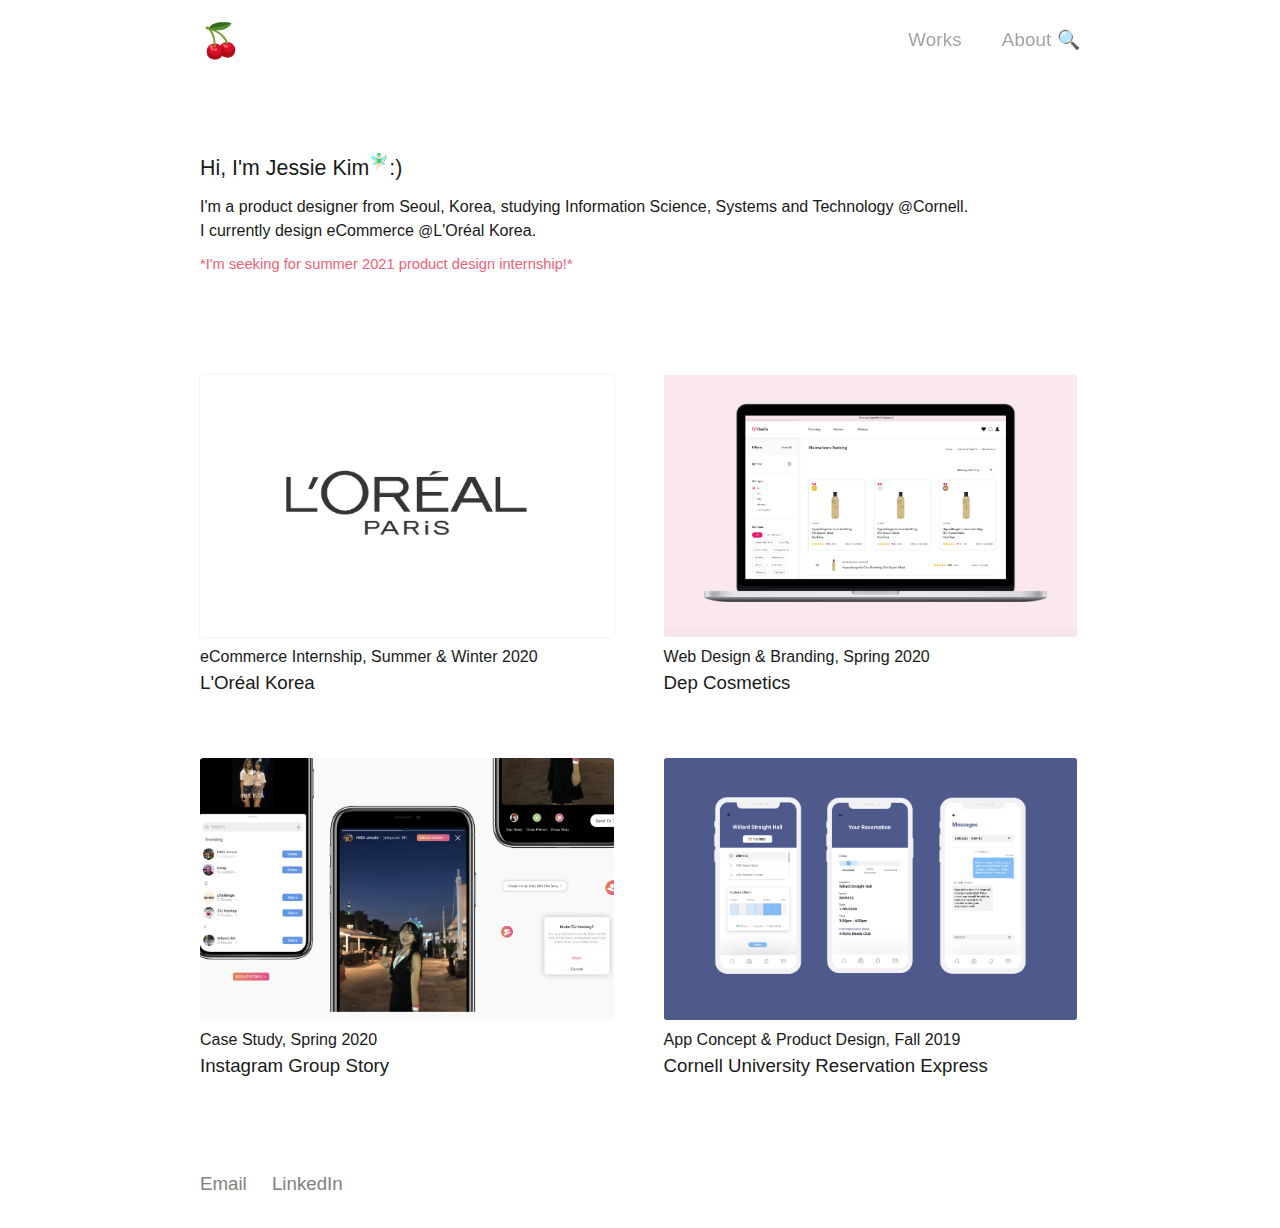
==== index.html @ 99cf6af9 "layout fixed" ====
<!DOCTYPE html>
<html lang="en">

<head>
        <meta charset="UTF-8">
        <title> Jessie JeeYoon Kim - Portfolio</title>
        <link rel="stylesheet" type="text/css" href="styles/stylec.css" media="all">
        <link rel="stylesheet" type="text/css" href="styles/style-spec.css" media="all">
        <link rel="shortcut icon" type="image/png" href="image/favicon.png">
        <!-- Global site tag (gtag.js) - Google Analytics -->
<script async src="https://www.googletagmanager.com/gtag/js?id=UA-165846783-1"></script>
<script>
  window.dataLayer = window.dataLayer || [];
  function gtag(){dataLayer.push(arguments);}
  gtag('js', new Date());

  gtag('config', 'UA-165846783-1');
</script>


</head>

<header>
    <div class="nav"> 
        <a id="jessiekim" href="index.html">🍒</a>
        <div class="nav-right">
            <a href="index.html#works" class="margin-nav">Works </a> 
            <a href="about.html" class="margin-nav" >About 🔍</a>
        </div>
</div>          
</header>

<body>


     <div class="hello">
        <p class="margin-bottom-10 font-14pt"> Hi, I'm Jessie Kim<sup class="font-12pt">🧚🏻‍♂️</sup>:) </p>
        <p class="font-12pt">I'm a product designer from Seoul, Korea, studying Information Science, Systems and Technology <span class="font-11pt">@</span><span class="font-12pt">Cornell.</span><p>
        <p class="font-12pt margin-bottom-10">I currently design eCommerce <span class="font-11pt">@</span><span class="font-12pt">L'Oréal Korea.</span></p>
<p class="font-11pt" id="point">*I'm seeking for summer 2021 </sup>product design internship!*</p>
     </div>
     


<div class="work">
    <div id="works">  
    </div>



        <div class="box"> 
        <div class="work-box first-box loreal-box"> 
           
            <div class="loreal-back"> 
                <img class="work-image cssanimation fadeInBottom" src="image/cover_loreal.png">
            </div>

            <div class="work-overlay"> 
                <div class="work-text"> 
                    <p>🔒 L'Oréal Korea</p>
                    <p>Active Cosmetic Division eCommerce Team</p>
                </div>
            </div> 
        </div>

    <div class="text-box first-box"> 
        <p class="font-12pt"> eCommerce Internship, Summer & Winter 2020 </p>
        <p class="text-company"> L'Oréal Korea </span></p>
    </div>

</div>

<div class="margin-box"></div>
        
    
        <a href="depco.html"> 
            <div class="box"> 
            <div class="work-box dep-box"> 
                
                <div class="dep-back"> 
                    <img class="work-image cssanimation fadeInBottom" src="image/cover_dep.png">
                </div>  

                <div class="work-overlay">
                    <div class="work-text"> 
                        <p class="">🇻🇳Dep Cosmetics</p>
                    </div>
                </div> 

            </div>

                <div class="text-box"> 
                    <p class="font-12pt"> Web Design & Branding, Spring 2020 </p>
                    <p class="text-company"> Dep Cosmetics</p>
                </div>
        </div>
        </a>

    <a href="https://medium.com/@jessie.kim/instagram-concept-group-story-d8c55431be84"> 
        <div class="box"> 
        
        <div class="work-box first-box insta-box"> 
        
            <div class="insta-back"> 
                 <img class="work-image cssanimation fadeInBottom" src="image/cover_insta.png">
            </div>

            <div class="work-overlay"> 
                 <div class="work-text"> 
                    <p>🤝Instagram Group Story</p>
                </div>
            </div> 

        </div>

        <div class="text-box first-box"> 
            <p class="font-12pt"> Case Study, Spring 2020 </p>
            <p class="text-company"> Instagram Group Story </p>
        </div>
    </div>
</a>
<div class="margin-box"></div>


    <a href="cure.html"> 
        <div class="box"> 
        <div class="work-box cure-box"> 
            
            <div class="cure-back"> 
                <img class="work-image cssanimation fadeInBottom" src="image/cover_cure.png">
            </div>     
            
            <div class="work-overlay">
                <div class="work-text"> 
                    <p class="white">💨 Cornell University Reservation Express</p>
                </div>
            </div> 
    </div>

    <div class="text-box"> 
        <p class="font-12pt"> App Concept & Product Design, Fall 2019 </pclass="font-12pt">
        <p class="text-company">Cornell University Reservation Express</p>
    </div>
</div>    
</a>

</div>


</div>


 
<footer class="footer">
            <a href="mailto:jk2348@cornell.edu?subject=👋🏻Hi Jessie!">Email</a> 
            <a href="https://www.linkedin.com/in/jeeyoonkim/">LinkedIn</a>
</footer>


</body>


</html>
---- styles/stylec.css ----
*{
    /*-webkit-font-smoothing: antialiased;*/

    font-family: -apple-system, BlinkMacSystemFont, 
    "Segoe UI", "Roboto", "Oxygen", 
    "Ubuntu", "Cantarell", "Fira Sans", 
    "Droid Sans", "Helvetica Neue", sans-serif;
    letter-spacing: 0.001em;
    line-height: 1.5;
    color: #191919;
}  


a{
    text-decoration: none;
}
html {
    scroll-behavior: smooth;
  }

/*basics*/


.margin-bottom {
    margin-bottom: 5px;
}

.margin-bottom-10{
    margin-bottom: 10px;
}
.line-before{
    margin-top: 10pt;
}


.underline {
    text-decoration: underline;
}
.line-after{
    margin-bottom: 10pt;
}

.font-11pt{
    font-size: 11pt;
}

.font-12pt{
    font-size: 12pt;
}

.font-14pt{
    font-size: 16pt;
}

.font-18pt{
    font-size: 18pt;
}

.font-black{
    color: black;
}

.font-10 {
    font-size: 10pt;
}
.a-font-black{
    display: inline-block;
}
.a-font-black a{
    color: black;
}


/*nav bar*/
.nav {
    width: 100%;
    top: 0;
    padding-top: 10px;
    padding-bottom: 20px;
    z-index: 1000000;
    height:50px; 
    position: fixed;
}

.nav a {
  float: left;
  color: black;
  text-decoration: none;
}

.margin-nav {
    padding: 16px 20px;
}

.nav a:hover {
  color: black;
}



.nav a:active {
  color: black;
}

.nav-right {
  float: right;
  margin-right: 180px;
  
}

.nav-right a{
    font-weight: 500;
    color:#a3a3a3;
    letter-spacing: 0.01em;    
}

.hidden {
    visibility: hidden;
}

.white-space {
    height: 80vh;
}

#jessiekim {
    margin-left: 200px;
    font-size: 25pt;
    margin-top: 6px;
}

#jessiekim:hover span{
    visibility: visible;

}

ul a {
    text-decoration: none;
    list-style: none;
    font-size: 10pt;
    color: grey;
}


.cssanimation, .cssanimation span {
    animation-duration: 1.5s;
    animation-fill-mode: both;
}

.cssanimation2, .cssanimation span {
    animation-duration: 2s;
    animation-fill-mode: both;
}
/**
 * cssanimation.css
 * https://www.cssanimatio.io
 * Created and maintained by: Pavel
 * Find me at: https://www.linkedin.com/in/yesiamrocks/
 * Email: hello@cssanimation.io
 * Github: https://github.com/yesiamrocks/cssanimation.io
 * Title: A CSS Animation Library for Developers and Ninjas
 * Copyright (c) 2017 Pavel
 * License: cssanimation.io is licensed under the MIT license
 **/

.cssanimation span { display: inline-block }

.fadeInBottom { animation-name: fadeInBottom }
@keyframes fadeInBottom {
    from {
        opacity: 0;
        transform: translateY(20%);
    }
    to { opacity: 1 }
}


/*body*/
body{
        font-size: 12pt;
    padding: 0px;
    margin: 0px;
}

p {
    margin-top: 0px;
    margin-bottom: 0px;
}


/* hello */

.hello {
    margin-top: 150px;
    margin-left: 200px;
    margin-right: 200px;
   /* height: 50vh;*/
}

#hello-image{
    width: 9%;
    display: inline-block;
    vertical-align: top;
    margin-right: 2%;
}


.hello-text{
    display: inline-block;
    margin-top: 6%;
    width: 85%;
}

#hello-desc{
    width: 85%;
    color: #c6c6c6;
    margin-top: 1%;

}

#emph {
    color: #F06175;
}
#emph2 {
    color: #F06175;
}

#font-20 {
    font-size: 20pt;
}

#grey {
    color: #c6c6c6;

}
.sub-text {
    margin-top: 10%;
    color: #c6c6c6;
}

#point {
    color: #F06175;
}

.underline{
    text-decoration: underline;
}

#seek {
    margin-top: 5%;
    font-size: 11pt;
    color: #c6c6c6;

}


/*work*/
#works{
    height: 100px;
}

.work {
    margin-left: 200px;
    margin-right: 200px;
}


#projects{
    font-weight: 600;
    color:black;
    margin-bottom: 20px;
}

/*
.first-box {
    margin-right: 2%;
}*/

.work-box {
    position: relative;
   /* width: 48.5%;
    height: auto;
    display: inline-block;
    margin-bottom: 2%;
    background-color: #000000;*/
    
  }
 
.text-box{
    position: relative;
  /*  width: 48.5%;
    height: auto;*/
    display: inline-block;
    margin-top: 2%;
}

.text-company {
    font-size: 14pt;
    margin-bottom: 5%;
    font-weight: 500;
}

.work-image {
    display: inline-block;
    width: 100%;
    height: 100%;
    border-radius: 1%;
  }

  .box{
      display: inline-block;
      width: 47%;
      margin-bottom: 5%;
  }

  .margin-box {
      width: 4.5%;
      display: inline-block;
      background-color: #000000;
  }

.work-overlay {
    position: absolute;
    top: 0;
    bottom: 0;
    left: 0;
    right: 0;
    height: auto;
    width: 100%;
    opacity: 0;
    transition: .3s ease;
    box-shadow: 0px 0px 25px rgba(0, 0, 0, 0.15);
    padding: 0px;
    margin: 0px;
  }
  
.work-box:hover .work-overlay {
    opacity: 1;
  }
  
.work-text {
    color: white;
    position: absolute;

    top: 50%;
    left: 50%;
    -webkit-transform: translate(-50%, -50%);
    -ms-transform: translate(-50%, -50%);
    transform: translate(-50%, -50%);
    
    color: white;
    text-align: center;
  }

 
.font-small {
    font-size: 10pt;
    margin-top: 5px;
}

.work-text-date {
    position: absolute;
    bottom: 0;
    font-weight: 600;
    font-size: 8pt;
    color: white;
    width: 100%;
    text-align: center;
    padding-bottom: 20px;
}


.work-text-type {
    top: 0;
    padding-top: 20px;

}


.work-row1 {
    margin-bottom: 15%;
}



/* needed for each box */

.loreal-back{
    background-color: #ffffff;
    border-radius: 1%;
    box-shadow: 0px 0px 2px rgba(0, 0, 0, 0.15);

}

.loreal-box:hover div{
    background-color: #ffffff;
    color: black;
    border-radius: 1%;

}


.dep-back{
    background-color: #f7e3eb;
    border-radius: 1%;
}

.dep-box:hover div{
    background-color: #f7e3eb;
    color: black;
    border-radius: 1%;

}


.insta-back{
    background-color: #F9F9F9;
    border-radius: 1%;

}
.insta-box:hover div{
    background-color: #f2f3f5;
    color: black;
    border-radius: 1%;

}

.cure-back {
    background-color: #4e598c;
    border-radius: 1%;

}
.cure-box:hover .work-overlay {
    background-color: #4e598c; 
    border-radius: 1%;
   
}


/*footer*/
footer {
    position: relative;
    padding-left: 180px;
    padding-top: 30px;
    padding-bottom: 30px;
    bottom: 0;
    display: block;
}


footer a {
color: gray;
    text-decoration: none;
    margin-left: 20px;
    font-weight: 500;
}

footer a:hover{
    color: black;
}


/*--------------------------*/
/*about.html*/

.about {
        margin-top: 130px;
        margin-left: 200px;
        margin-right: 200px;
        height: 50vh;
}
.about-box {
    height: 80vh;
    margin-left: 200px;
    margin-right: 200px;
    margin-top: 150px;
     
}

.about-me {
    width: 500px;
    margin-bottom: 30px;
}

.about-image {
    width: 24%;
    margin-right: 200px;
    vertical-align: top;
    margin-top: 140px;
    border-radius: 1%;
    float: right;
    margin-right: 200px;
        
}


.about-text {
    width: 56%;
    float: left;
    color: gray;
    vertical-align: middle;

}

.hello2 {
    margin-left: 200px;
    margin-right: 120px;
    margin-top: 150px;
   /* height: 50vh;*/
}



#hello-desc-about {
    font-size: 14pt;
    color: #7c7c7c;
    margin-top: 1%;

}

#myname {
    margin-top: 5%;
    color: #F06175;

}

.hello2 a {
    font-size: 12pt;
    text-decoration: underline;
}


/* 1200px */ 
@media screen and (max-width: 1200px) {
    .box {
        position: relative;
        width: 100%;
        height: auto;
        display: inline-block;
        margin-bottom: 2%;
      }
     
}
---- styles/style-spec.css ----
*{
    font-family: "Arial";
    letter-spacing: 0.001em;
    color: #191919;
    line-height: 1.5;
    font-size: 14pt;
}  

/*header*/

.img-width-100 {
    width: 100%;
    height: auto;

}

.header-image{
   /* margin-top: 123px;*/ 
    height: 100vh;
    background-color: #4e598c;

}


.header-image2{
    /* margin-top: 123px;*/ 
     height: 100vh;
     background-color: #F8E4EC;
 
 }
 


.header-button {
    text-align: center;
    color: white;
    font-weight: 600;
    font-size: 18pt;
}


.header-button2 {
    text-align: center;
    color: black;
    font-weight: 600;
    font-size: 18pt;
}
.top{
    padding-top: 80px;
    
}


.top2{
    padding-top: 80px;
    color: black;

    
}
.header-img{
    padding-top: 50px;
    padding-bottom: 60px;
}

#scroll-button{
    text-align: center;
    width: 20px;
    margin-left: 49%;
    margin-right: auto;
    animation-duration: 2s;
    animation-delay: 1.5s;
    animation-iteration-count: infinite;
}


#scroll-button-top{
    transform: scaleY(-1);
    margin-top: 70px;
    margin-bottom: 30px;
    text-align: center;
    width: 20px;
    margin-left: 49%;
    margin-right: auto;
    animation-duration: 2s;
    animation-delay: 1.5s;
    animation-iteration-count: infinite;
}

.bounce {
    animation-name: bounce;
    animation-timing-function: ease;
}

@keyframes bounce {
    0%   { transform:       translateY(0); }
    10%  { transform:  translateY(0); }
    30%  { transform:   translateY(-12px); }
    50%  { transform: translateY(0); }
    57%  { transform:      translateY(-5px); }
    64%  { transform:      translateY(0); }
    100% { transform:    translateY(0); }
}


/*overview*/

.overview{
    margin-left: 300px;
    margin-right: 300px;
    height: 80vh;
    font-size: 14pt;
    vertical-align: middle;
    padding-top: 200px;
}

.overview2{
    margin-left: 300px;
    margin-right: 300px;
    height: 50vh;
    font-size: 14pt;
    vertical-align: middle;
    padding-top: 200px;
}

.overview-title{
    font-size: 35pt;
    font-weight: 600;
    padding-bottom: 50px;
    line-height: 1.2;
}


.overview-subtitle{
    font-size: 14pt;

}

.gray{
    color: gray;
}

.overview-category{
    display: inline-block;
    width: relative;
    margin-right: 5%;
    font-size: 10pt;
    color: gray;
   font-family: 'Roboto Mono', monospace;
}


.overview-category-result{
    display: block;
    width: relative;
    margin-right: 1%;
    padding-top: 10px;
    padding-bottom: 30px;
    font-size: 10pt;
}

#overview-notice-emoji{
    margin-top: 50px;
    display: inline-block;
    width: 5px;
    font-size: 12pt;
}

.overview-notice {
    display: inline-block;
    vertical-align: text-top;
    padding-top: 100px;
    font-size: 12pt;
}

.tab{
    margin-left: 20px;
}

/*necessary*/
.margin-bottom-20{
    margin-bottom: 20px;
}
.margin-top-100{
    margin-top: 100px;
}

.margin-top-50{
    margin-top: 50px;
}

.margin-bottom-50{
    margin-bottom: 50px;
}

.margin-top-150 {
    margin-top: 150px;
}

.no-margin-top {
    margin-top: -80px;
}

.no-margin-top-100{
    margin-top: -130px;
}
.no-margin-bottom{
    margin-bottom: -80px;
}
.margin-left-300 {
    margin-left: 300px;
}
.font-size-11pt{
    font-size: 11pt;
}

.italic{
    font-style: italic;
}

.line{
    border: 1px solid lightgray;
    margin-left: 200px;
    margin-right: 200px;
}

.max-width-100{
    width: 1500px;
    text-align: center;
    display: block;
}

.left {
    text-align: left;
    margin-left: 300px;
    margin-top: 20px;
}

.center {
    text-align: center;
    margin: 0 auto;
    display: block;}


/*body*/
.body{
    margin-left: 300px;
    margin-right: 300px;
    margin-bottom: 100px;
    margin-top: 100px;
    font-size: 14pt;
}

.body-30-margin-bottom{ 
    margin-bottom:  30px;
}
.body-small-title{
    margin-top: 50px;
    margin-bottom: 30px;
    font-size: 11pt;
    letter-spacing: 0.05em;
    color: gray;
    font-family: 'Roboto Mono', monospace;
    text-transform: uppercase;
}

.body-contents {
    margin-bottom: 50px;
}

.body-title{
    font-size: 25pt;
    font-weight: 600;
    margin-bottom: 50px;
}

.body-quote{
    vertical-align: text-top;
   /* font-style: italic;*/
    font-size: 13pt;
    margin-bottom: 10px;
    /*margin-bottom: 50px;*/
    width: 85%;
    margin-left: 5%;
    margin-right: 10%;
}

.body-quote-last{
    margin-bottom: 50px;

}
/* column */
.column {
    width: 49%;
    display: inline-block;
    vertical-align: top;
}

.column-first {
    margin-right: 5%;
}

.column-title {
    letter-spacing: 0.1em;
    font-weight: 600;
    height: 34px;
   /* text-transform: uppercase; */
}

.column-text{
    width: 90%;
    padding-bottom: 50px;
}

.three-column {
    width: 32%;
}

.four-column {
    width: 48%;
}

.column-big {
    width: 60%;
    display: inline-block;
    vertical-align: top;
}

.column-small{
    width:32%;
    display: inline-block;
    vertical-align: top;
}

/*slideshow*/
/* Slideshow container */
.slide-img {
    margin-bottom: 10px;
}
.slideshow-container {
    width: 100%;
    position: relative;
    box-sizing:border-box;
  }
  
  /*
  .background-f2f3f5{
    background-color: #f2f3f5;
    padding-top: 15px;
    padding-bottom: 15px;

  }
  /* Hide the images by default */
  .mySlides {
    display: none;
  }

  .mySlides1, .mySlides2 {display: none}

  /* Next & previous buttons */
  .prev, .next {
    cursor: pointer;
    position: absolute;
    top: 50%;
    margin-top: -22px;
    margin-left: 50px;
    margin-right: 50px;
  }
  
  .width-20{
    height: 20px;

  }
  /* Position the "next button" to the right */
  .next {
    right: 0;
    border-radius: 3px 0 0 3px;

  }
  
  /* On hover, add a black background color with a little bit see-through */
  .prev:hover, .next:hover {
    background-color: lightgray;
  }
  
  /* Caption text */
  .text {
    color: black;
    width: 100%;
    text-align: center;
    color: gray;
    font-weight: 500;
    margin-top: 15px;
    margin-bottom: 15px;
  }
  
  .text p {
      margin-left: 200px;
      padding-right: 200px;
  }

  /* for header + sliders */
  .caption-text {
      color: gray;
      font-size: 12pt;
  }

  .title{
    text-align: left;
     margin-left: 125px;
     width: 80%;
  }

  /* Number text (1/3 etc) */
  .numbertext {
    color: black;
    font-size: 12px;
    margin-right: 130px;
    margin-bottom: 0px;
    padding-bottom: 0px;
    text-align: right;
    color: gray;
  }
  
  /* The dots/bullets/indicators */
  .dot {
    cursor: pointer;
    background-position: 10  10;
    height: 10px;
    width: 10px;
    background-color: lightgray;
    border-radius: 50%;
    display: inline-block;
    transition: background-color 0.6s ease;
 
  }


  .active, .dot:hover {
    background-color: gray;
  }


  .dot1 {
    cursor: pointer;
    background-position: 10  10;
    height: 10px;
    width: 10px;
    background-color: lightgray;
    border-radius: 50%;
    display: inline-block;
    transition: background-color 0.6s ease;
  }

  .active, .dot1:hover, .dot2:hover{
    background-color: gray;  
  }
  

  .dot2 {
    cursor: pointer;
    background-position: 10  10;
    height: 10px;
    width: 10px;
    background-color: lightgray;
    border-radius: 50%;
    display: inline-block;
    transition: background-color 0.6s ease;
  }
 
  /* Fading animation */
  .fade {
    -webkit-animation-name: fade;
    -webkit-animation-duration: 1.5s;
    animation-name: fade;
    animation-duration: 1.5s;
  }
  
  @-webkit-keyframes fade {
    from {opacity: .4}
    to {opacity: 1}
  }
  
  @keyframes fade {
    from {opacity: .4}
    to {opacity: 1}
  }

  #slide1 {
      display:block}

/*summary*/
summary{
    outline:none;
  }

.summary-title{
    font-style: italic;
    font-size: 12pt;
    margin-bottom: 30px;
}

.img-width-60{
    width: 60%;
}

.video {
    text-align: center;
}


.videos{
    text-align: center;
    background-color: #f2f3f5;
}

.video4 {
    display: inline-block;
    height: 550px;
    width: auto;
    margin-right: 3%;

}
#container{
    width: 800px;
    padding: 30px;
    height: 500px;
    overflow-y: scroll;
    background-color: #fafafa;
}

.container-img {
    width: 85%;
    margin-left: 10%;
    text-align: center;
    margin-top: 20px;
    margin-bottom: 10px;
}

/*toggle*/
  .fold {
    margin-top: 10px;
	-webkit-transition: all 0.3s linear;
	-moz-transition: all 0.3s linear;
	transition: all 0.3s linear;
}

.unfolder { display: none; }

.toggle-label {
	display: inline-block;
    cursor: pointer;
    font-size: 13pt;
}

.unfold-icon, .fold-icon {
  color: #000000;
  width: 10px;
  margin-right: 5px;
  display: inline-block;
}

.unfolder ~ .fold {
  display: none;
}
.unfolder ~ label .fold-icon {
  display: none;
}

.unfolder:checked ~ .fold {
  display: block;
}
.unfolder:checked ~ label .fold-icon {
  display: inline-block;
}
.unfolder:checked ~ label .unfold-icon {
  display: none;
}
.toggle-slide{
    margin-left: 300px;
}


.po-vid {
    display: inline-block;
    width: 30%;
    vertical-align: top;
    margin-top: 65px;
}


/*
.po-text{
    display: inline-block;
    width: 64%;
    margin-right: 3%;
}*/



.full-prototype{
    width: 100%;
    display: inline-block;
    background-color: #f2f3f5;
    padding-bottom: 50px;

}

.full-prototype-title {
    padding-top: 50px;
    padding-bottom: 30px;
    letter-spacing: 0.1em;
    font-weight: 600;
    font-size: 11pt;
    margin-left: 300px;
}

.margin-top-150 {
    margin-top: 150px;
}

.reflection {
    margin-bottom: 100px;
}

.spec-footer{
    vertical-align: middle;
    background-color: #4e598c;
    padding-bottom: 80px;
}

.margin-top-200 {
    margin-top: 300px;
}

.margin-top-100 {
    margin-top: 100px;
}

.white {
    color: white;
}

.img-width-60{
    width: 60%;

}
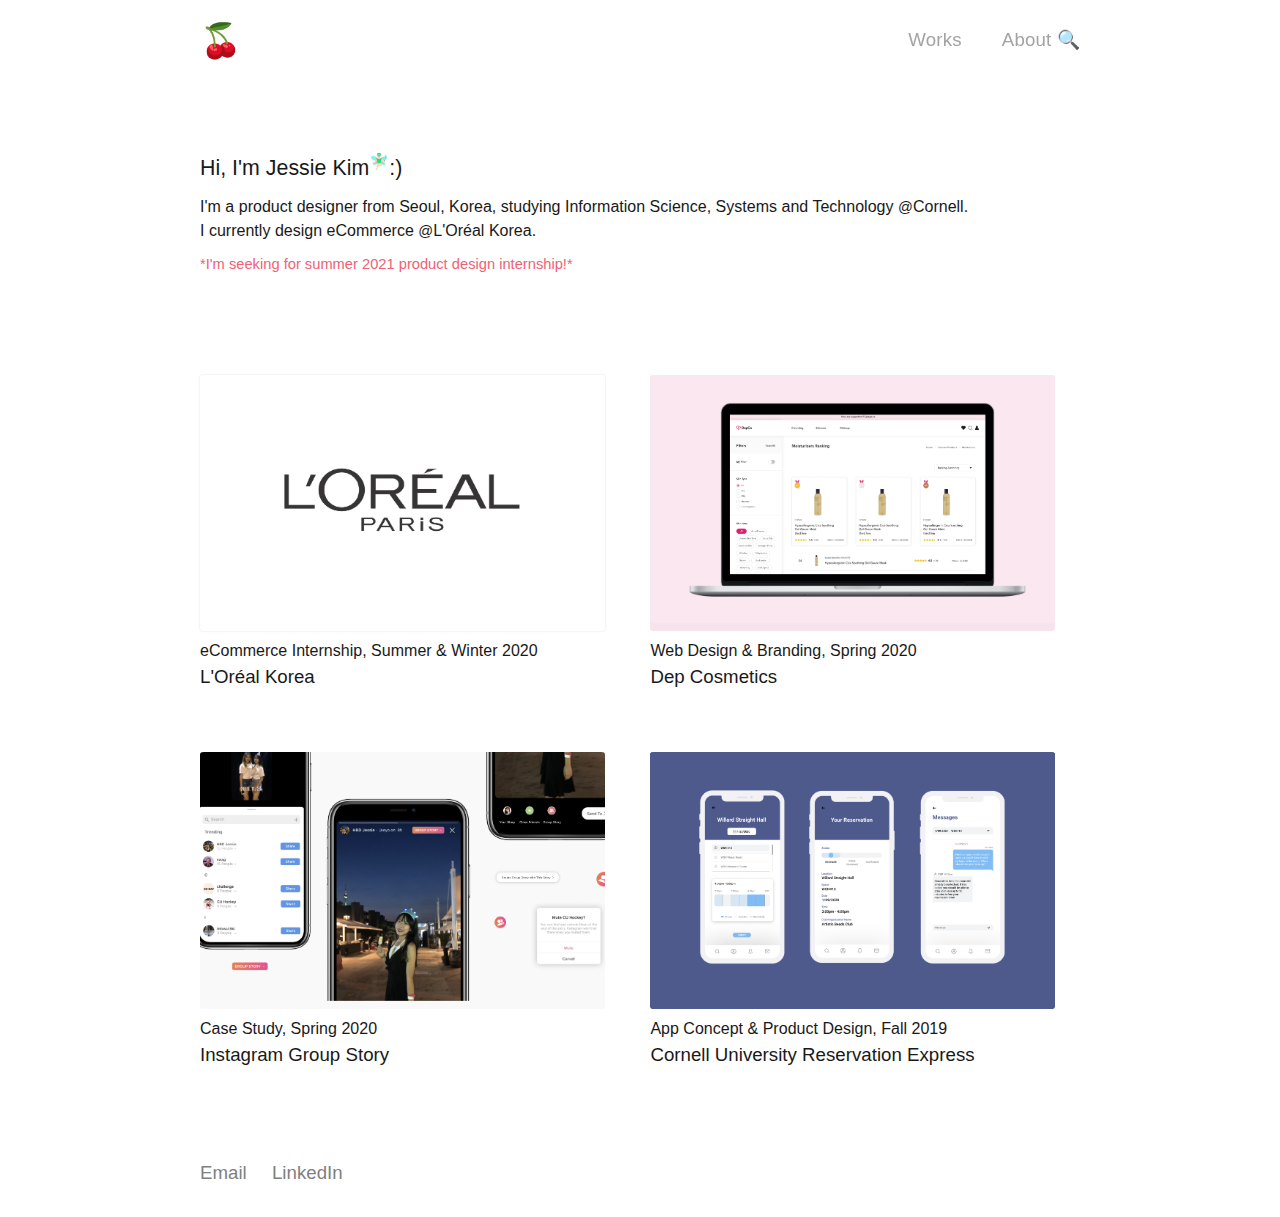
==== commit 0f743d8b: "push2" ====
--- a/index.html
+++ b/index.html
@@ -37,7 +37,7 @@
         <p class="margin-bottom-10 font-14pt"> Hi, I'm Jessie Kim<sup class="font-12pt">🧚🏻‍♂️</sup>:) </p>
         <p class="font-12pt">I'm a product designer from Seoul, Korea, studying Information Science, Systems and Technology <span class="font-11pt">@</span><span class="font-12pt">Cornell.</span><p>
         <p class="font-12pt margin-bottom-10">I currently design eCommerce <span class="font-11pt">@</span><span class="font-12pt">L'Oréal Korea.</span></p>
-<p class="font-11pt" id="point">*I'm seeking for summer 2021 </sup>product design internship!*</p>
+<p class="font-11pt" id="point">*I'm seeking for summer 2021 product design internship!*</p>
      </div>
      
 
@@ -65,7 +65,7 @@
 
     <div class="text-box first-box"> 
         <p class="font-12pt"> eCommerce Internship, Summer & Winter 2020 </p>
-        <p class="text-company"> L'Oréal Korea </span></p>
+        <p class="text-company"> L'Oréal Korea </p>
     </div>
 
 </div>
@@ -138,7 +138,7 @@
     </div>
 
     <div class="text-box"> 
-        <p class="font-12pt"> App Concept & Product Design, Fall 2019 </pclass="font-12pt">
+        <p class="font-12pt"> App Concept & Product Design, Fall 2019 </p>
         <p class="text-company">Cornell University Reservation Express</p>
     </div>
 </div>    
@@ -147,7 +147,6 @@
 </div>
 
 
-</div>
 
 
  
--- a/styles/stylec.css
+++ b/styles/stylec.css
@@ -308,12 +308,12 @@
 
   .box{
       display: inline-block;
-      width: 47%;
+      width: 46%;
       margin-bottom: 5%;
   }
 
   .margin-box {
-      width: 4.5%;
+      width: 4%;
       display: inline-block;
       background-color: #000000;
   }
@@ -529,7 +529,7 @@
 }
 
 
-/* 1200px */ 
+/* 1200px 
 @media screen and (max-width: 1200px) {
     .box {
         position: relative;
@@ -540,3 +540,4 @@
       }
      
 }
+*/ 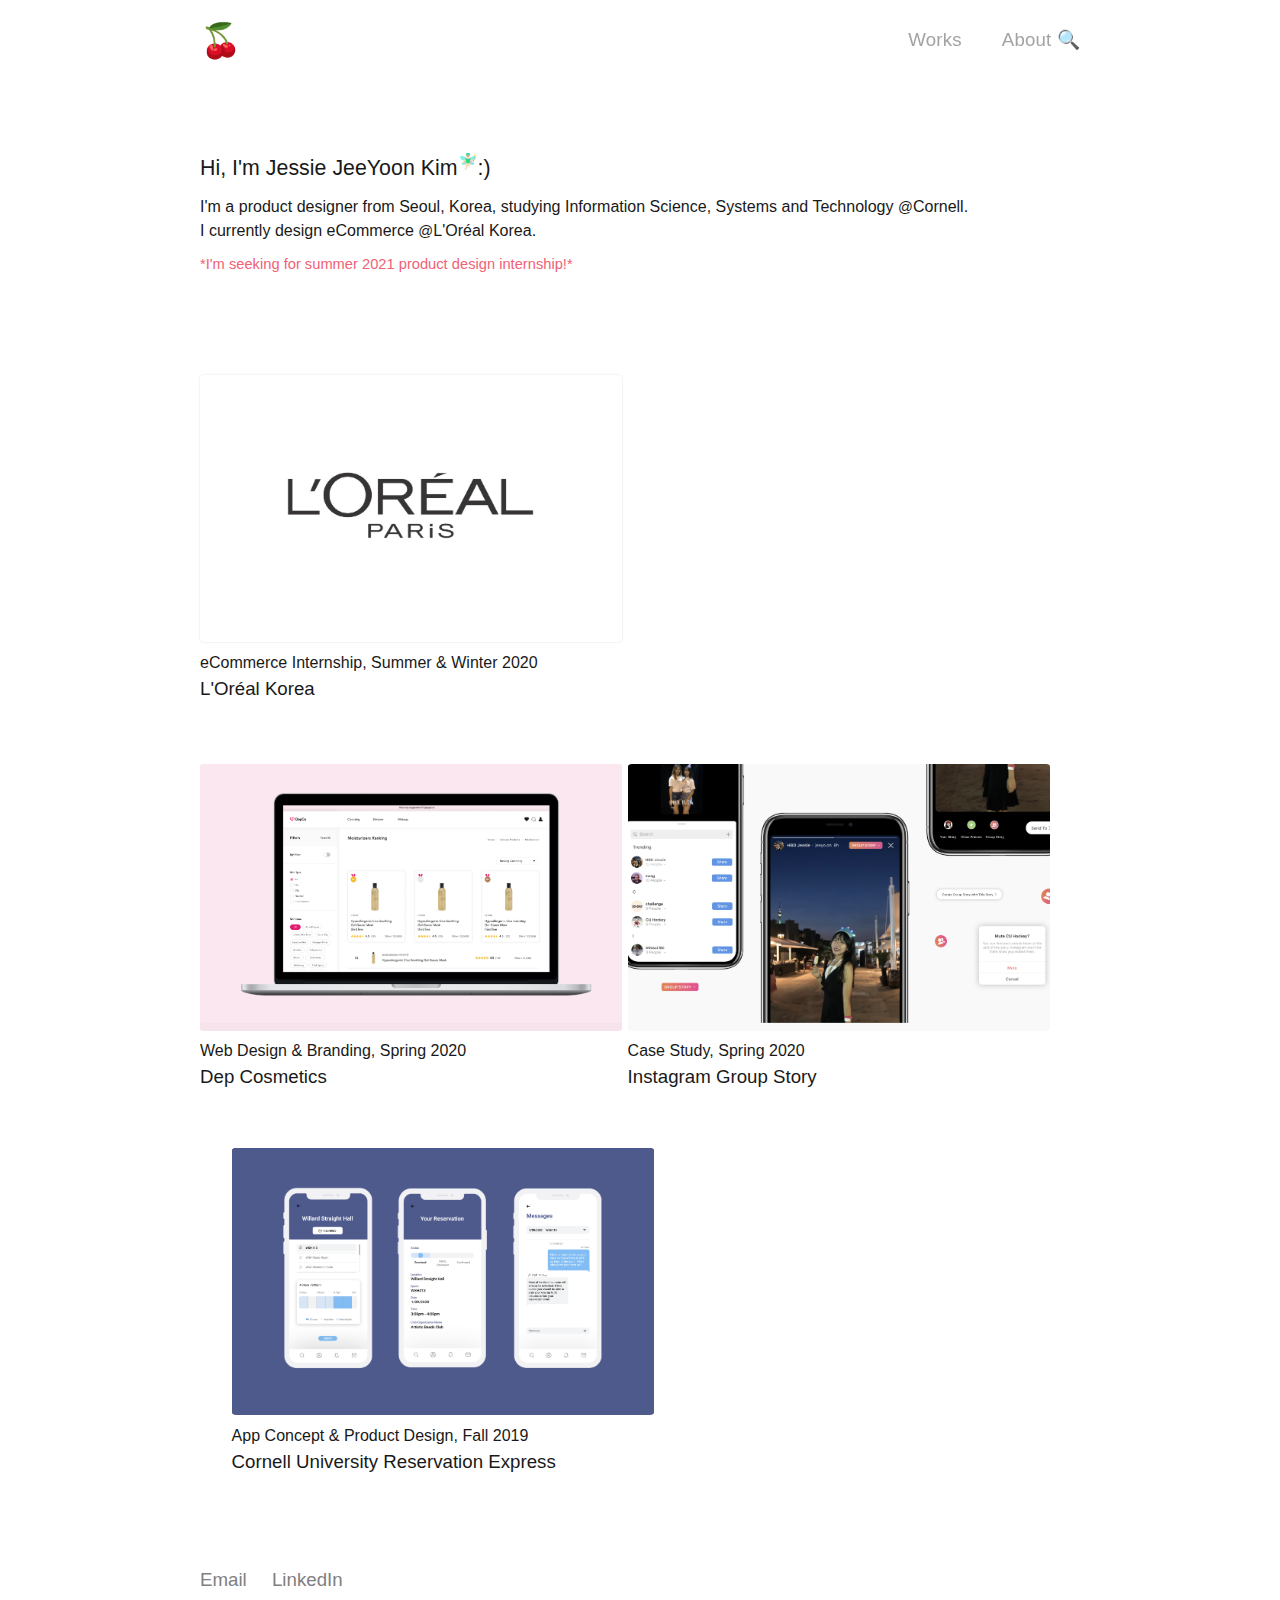
==== commit b1bf434b: "jeeyoon added" ====
--- a/index.html
+++ b/index.html
@@ -34,7 +34,7 @@
 
 
      <div class="hello">
-        <p class="margin-bottom-10 font-14pt"> Hi, I'm Jessie Kim<sup class="font-12pt">🧚🏻‍♂️</sup>:) </p>
+        <p class="margin-bottom-10 font-14pt"> Hi, I'm Jessie JeeYoon Kim<sup class="font-12pt">🧚🏻‍♂️</sup>:) </p>
         <p class="font-12pt">I'm a product designer from Seoul, Korea, studying Information Science, Systems and Technology <span class="font-11pt">@</span><span class="font-12pt">Cornell.</span><p>
         <p class="font-12pt margin-bottom-10">I currently design eCommerce <span class="font-11pt">@</span><span class="font-12pt">L'Oréal Korea.</span></p>
 <p class="font-11pt" id="point">*I'm seeking for summer 2021 product design internship!*</p>
--- a/styles/stylec.css
+++ b/styles/stylec.css
@@ -308,12 +308,12 @@
 
   .box{
       display: inline-block;
-      width: 46%;
+      width: 48%;
       margin-bottom: 5%;
   }
 
   .margin-box {
-      width: 4%;
+      width: 3%;
       display: inline-block;
       background-color: #000000;
   }
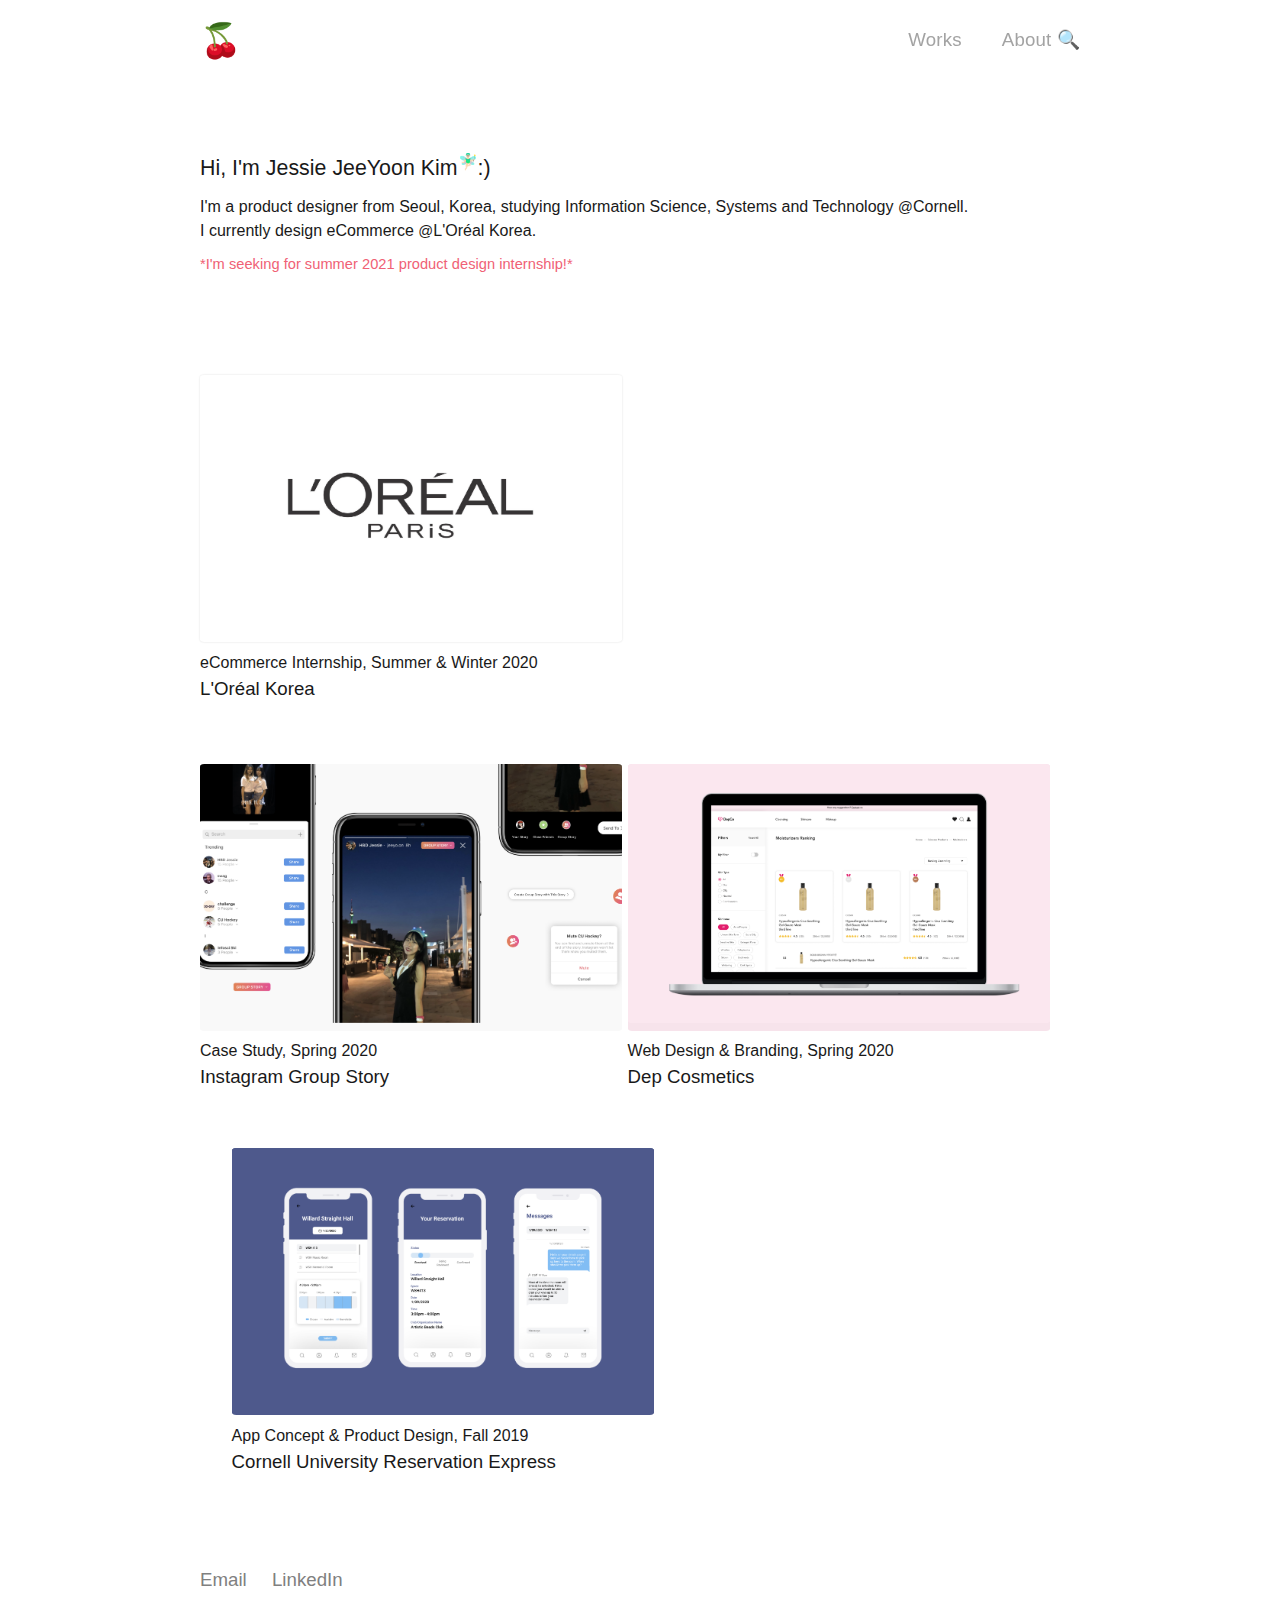
==== commit d216360d: "changed order" ====
--- a/index.html
+++ b/index.html
@@ -71,7 +71,30 @@
 </div>
 
 <div class="margin-box"></div>
-        
+
+<a href="https://medium.com/@jessie.kim/instagram-concept-group-story-d8c55431be84"> 
+    <div class="box"> 
+    
+    <div class="work-box first-box insta-box"> 
+    
+        <div class="insta-back"> 
+             <img class="work-image cssanimation fadeInBottom" src="image/cover_insta.png">
+        </div>
+
+        <div class="work-overlay"> 
+             <div class="work-text"> 
+                <p>🤝Instagram Group Story</p>
+            </div>
+        </div> 
+
+    </div>
+
+    <div class="text-box first-box"> 
+        <p class="font-12pt"> Case Study, Spring 2020 </p>
+        <p class="text-company"> Instagram Group Story </p>
+    </div>
+</div>
+</a> 
     
         <a href="depco.html"> 
             <div class="box"> 
@@ -96,29 +119,7 @@
         </div>
         </a>
 
-    <a href="https://medium.com/@jessie.kim/instagram-concept-group-story-d8c55431be84"> 
-        <div class="box"> 
-        
-        <div class="work-box first-box insta-box"> 
-        
-            <div class="insta-back"> 
-                 <img class="work-image cssanimation fadeInBottom" src="image/cover_insta.png">
-            </div>
-
-            <div class="work-overlay"> 
-                 <div class="work-text"> 
-                    <p>🤝Instagram Group Story</p>
-                </div>
-            </div> 
-
-        </div>
-
-        <div class="text-box first-box"> 
-            <p class="font-12pt"> Case Study, Spring 2020 </p>
-            <p class="text-company"> Instagram Group Story </p>
-        </div>
-    </div>
-</a>
+    
 <div class="margin-box"></div>
 
 
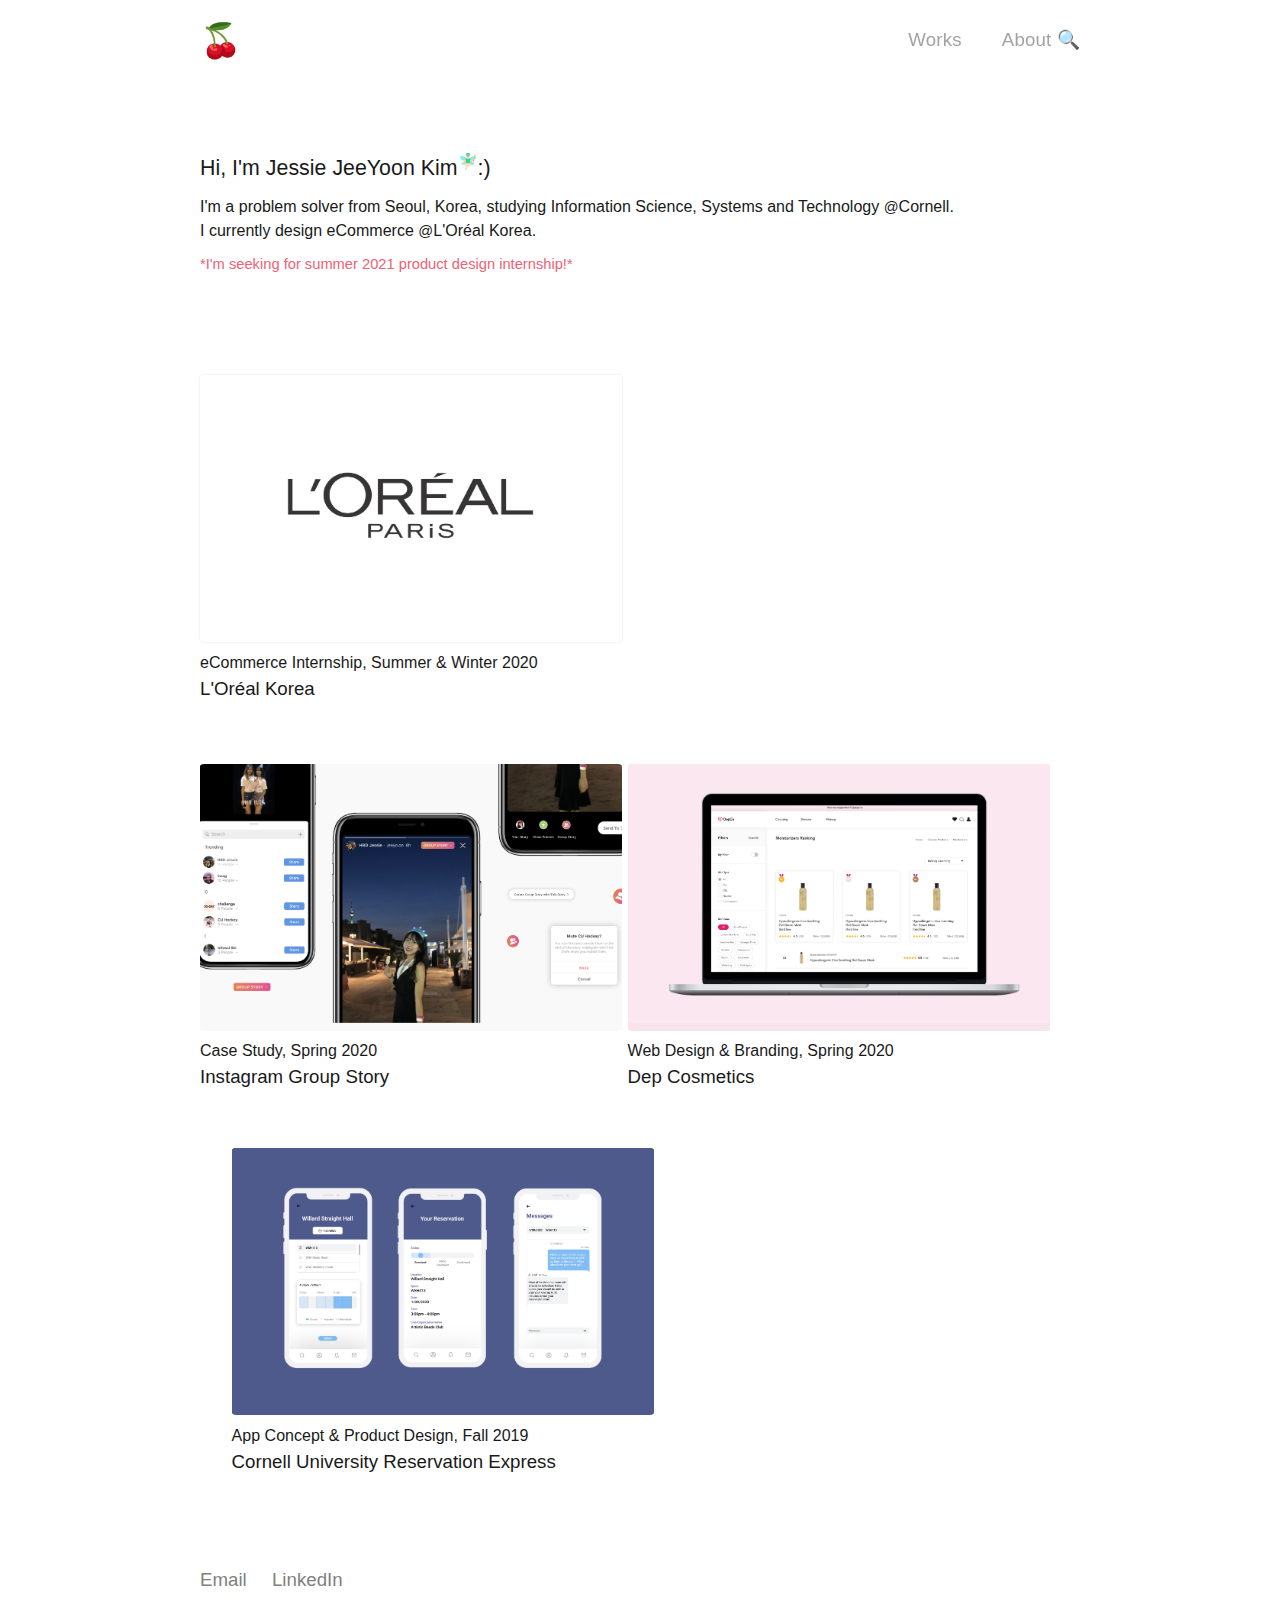
==== commit 9e223508: "problem solver!" ====
--- a/index.html
+++ b/index.html
@@ -35,7 +35,7 @@
 
      <div class="hello">
         <p class="margin-bottom-10 font-14pt"> Hi, I'm Jessie JeeYoon Kim<sup class="font-12pt">🧚🏻‍♂️</sup>:) </p>
-        <p class="font-12pt">I'm a product designer from Seoul, Korea, studying Information Science, Systems and Technology <span class="font-11pt">@</span><span class="font-12pt">Cornell.</span><p>
+        <p class="font-12pt">I'm a problem solver from Seoul, Korea, studying Information Science, Systems and Technology <span class="font-11pt">@</span><span class="font-12pt">Cornell.</span><p>
         <p class="font-12pt margin-bottom-10">I currently design eCommerce <span class="font-11pt">@</span><span class="font-12pt">L'Oréal Korea.</span></p>
 <p class="font-11pt" id="point">*I'm seeking for summer 2021 product design internship!*</p>
      </div>
@@ -83,7 +83,7 @@
 
         <div class="work-overlay"> 
              <div class="work-text"> 
-                <p>🤝Instagram Group Story</p>
+                <p>🤝 Instagram Group Story</p>
             </div>
         </div> 
 
@@ -106,7 +106,7 @@
 
                 <div class="work-overlay">
                     <div class="work-text"> 
-                        <p class="">🇻🇳Dep Cosmetics</p>
+                        <p class="">🇻🇳 Dep Cosmetics</p>
                     </div>
                 </div> 
 
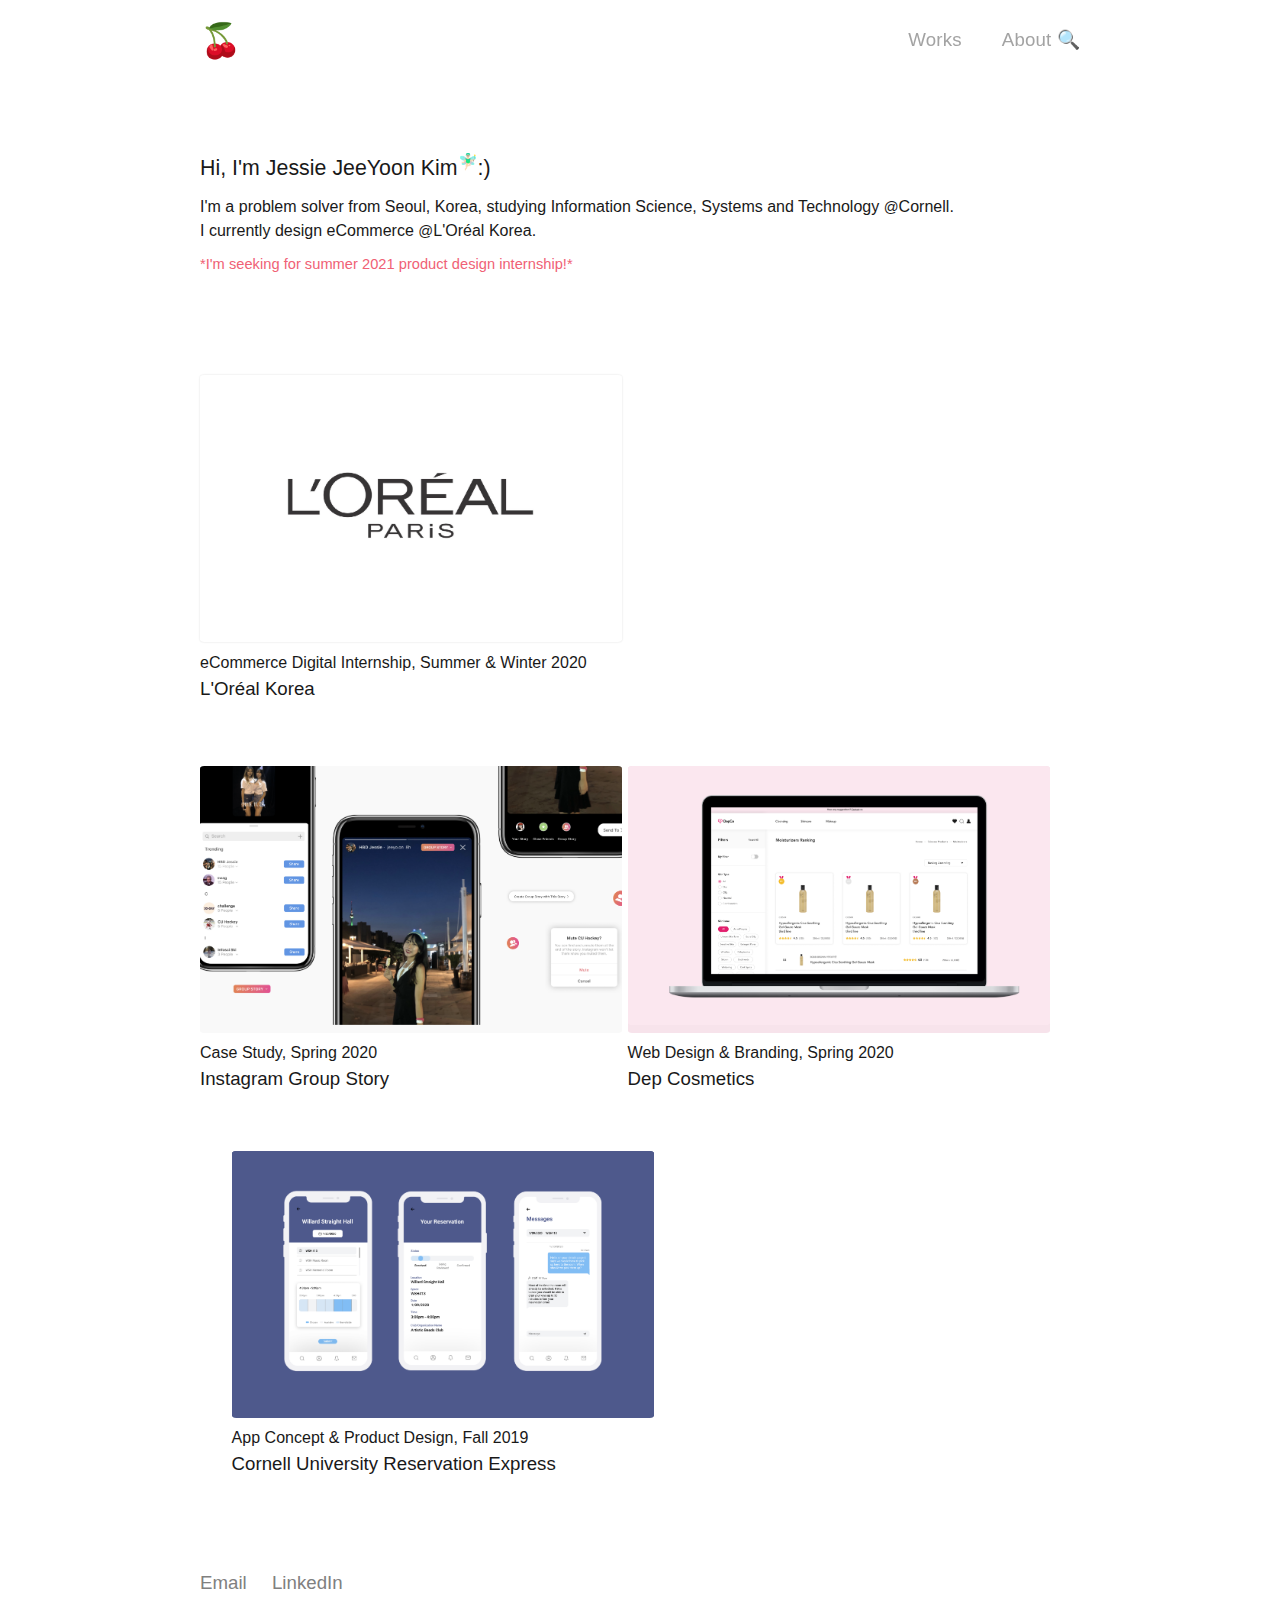
==== commit f33696cd: "submit" ====
--- a/index.html
+++ b/index.html
@@ -64,7 +64,7 @@
         </div>
 
     <div class="text-box first-box"> 
-        <p class="font-12pt"> eCommerce Internship, Summer & Winter 2020 </p>
+        <p class="font-12pt"> eCommerce Digital Internship, Summer & Winter 2020 </p>
         <p class="text-company"> L'Oréal Korea </p>
     </div>
 
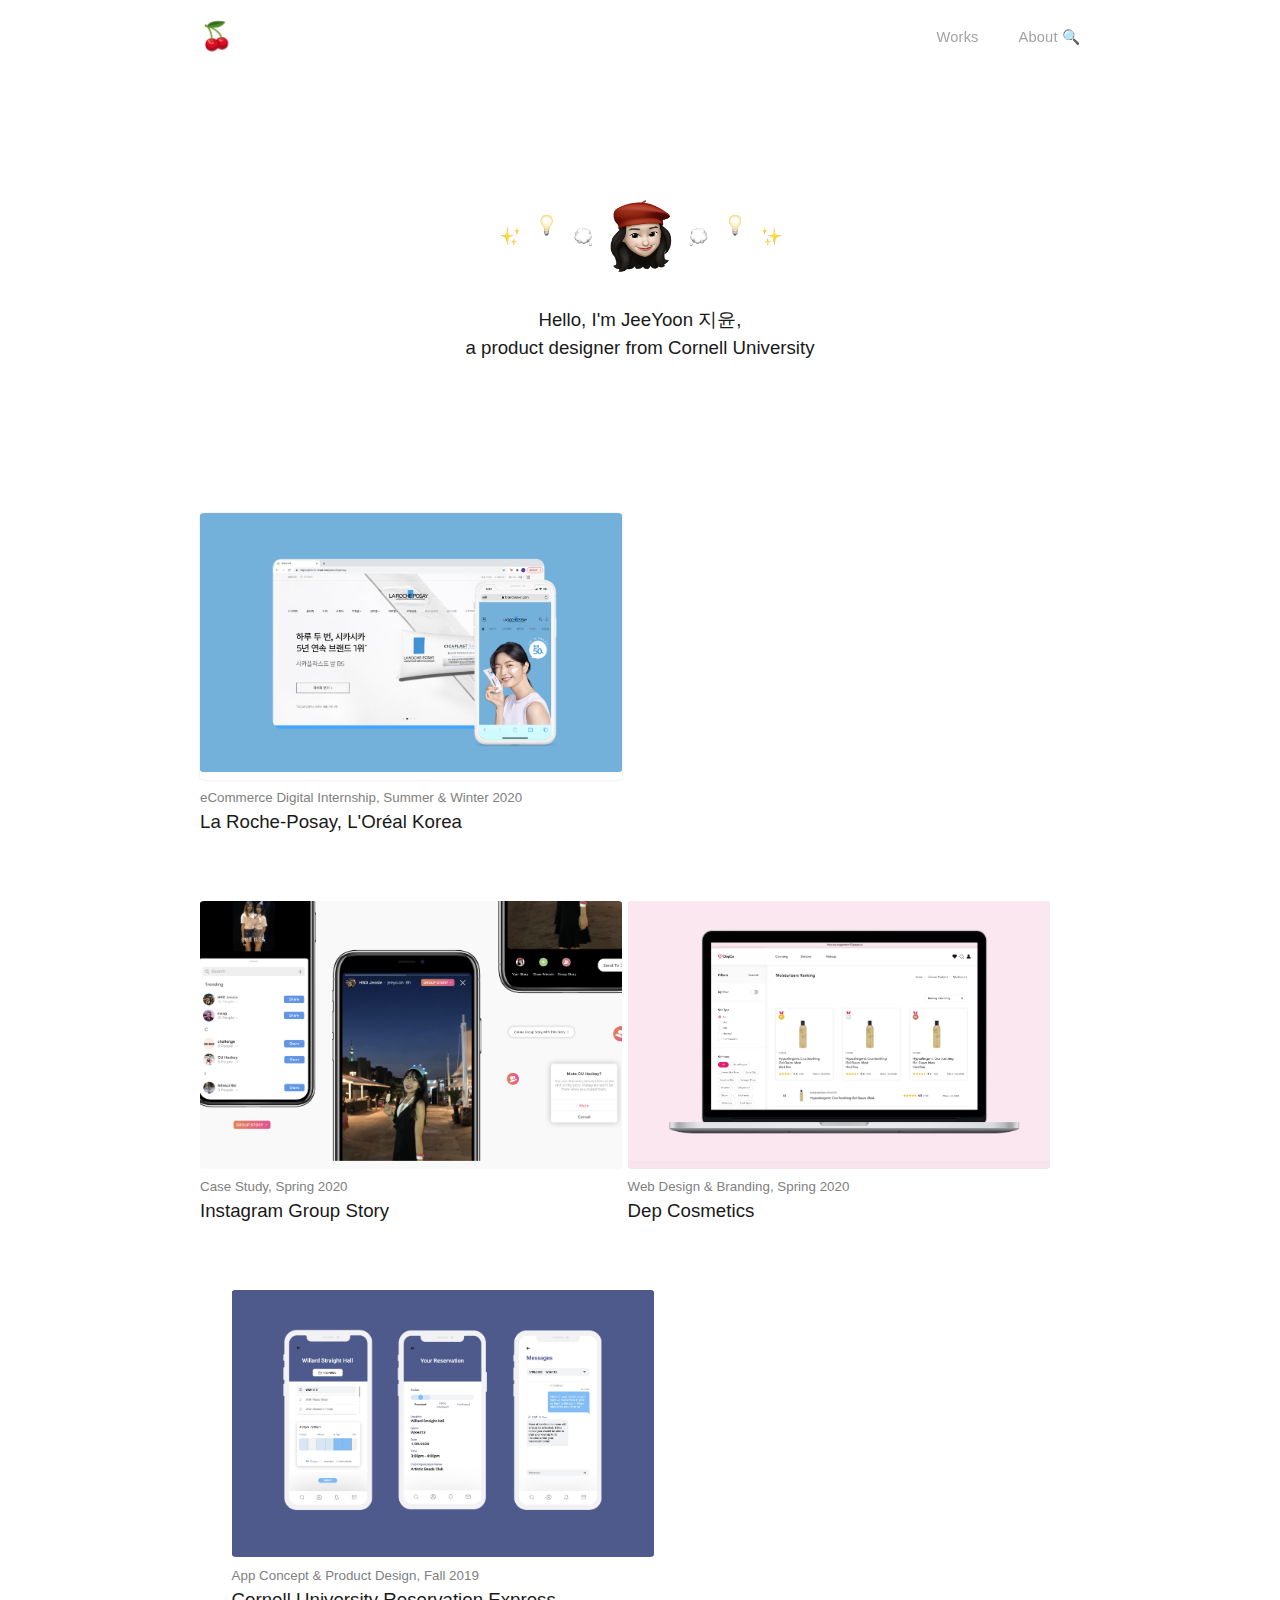
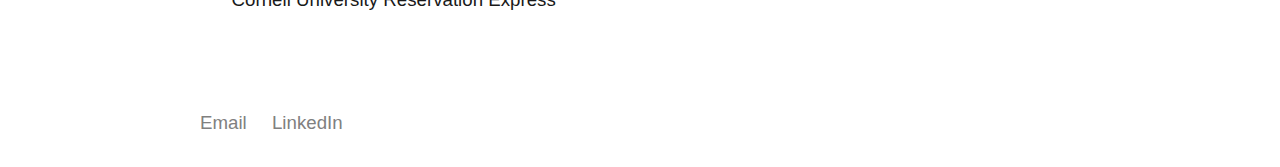
==== commit 6f0fb9cf: "0510" ====
--- a/index.html
+++ b/index.html
@@ -24,20 +24,18 @@
     <div class="nav"> 
         <a id="jessiekim" href="index.html">🍒</a>
         <div class="nav-right">
-            <a href="index.html#works" class="margin-nav">Works </a> 
-            <a href="about.html" class="margin-nav" >About 🔍</a>
+            <a href="index.html#works" class="margin-nav font-11pt">Works </a> 
+            <a href="about.html" class="margin-nav font-11pt" >About 🔍</a>
         </div>
 </div>          
 </header>
 
 <body>
 
-
      <div class="hello">
-        <p class="margin-bottom-10 font-14pt"> Hi, I'm Jessie JeeYoon Kim<sup class="font-12pt">🧚🏻‍♂️</sup>:) </p>
-        <p class="font-12pt">I'm a problem solver from Seoul, Korea, studying Information Science, Systems and Technology <span class="font-11pt">@</span><span class="font-12pt">Cornell.</span><p>
-        <p class="font-12pt margin-bottom-10">I currently design eCommerce <span class="font-11pt">@</span><span class="font-12pt">L'Oréal Korea.</span></p>
-<p class="font-11pt" id="point">*I'm seeking for summer 2021 product design internship!*</p>
+        <img id="hello-image" src="image/jeeyoonkim.png"> </img>
+        <p>Hello, I'm JeeYoon 지윤, </p>
+        <p>a product designer from Cornell University </p>
      </div>
      
 
@@ -45,8 +43,6 @@
 <div class="work">
     <div id="works">  
     </div>
-
-
 
         <div class="box"> 
         <div class="work-box first-box loreal-box"> 
@@ -57,15 +53,15 @@
 
             <div class="work-overlay"> 
                 <div class="work-text"> 
-                    <p>🔒 L'Oréal Korea</p>
-                    <p>Active Cosmetic Division eCommerce Team</p>
+                    <p>🔒 Contact Me </p>
                 </div>
             </div> 
         </div>
 
     <div class="text-box first-box"> 
-        <p class="font-12pt"> eCommerce Digital Internship, Summer & Winter 2020 </p>
-        <p class="text-company"> L'Oréal Korea </p>
+        <p class="text-desc"> eCommerce Digital Internship, Summer & Winter 2020 </p>
+        <p class="text-company">La Roche-Posay, L'Oréal Korea </p>      
+
     </div>
 
 </div>
@@ -83,14 +79,14 @@
 
         <div class="work-overlay"> 
              <div class="work-text"> 
-                <p>🤝 Instagram Group Story</p>
+                <p>Read More</p>
             </div>
         </div> 
 
     </div>
 
     <div class="text-box first-box"> 
-        <p class="font-12pt"> Case Study, Spring 2020 </p>
+        <p class="text-desc"> Case Study, Spring 2020 </p>
         <p class="text-company"> Instagram Group Story </p>
     </div>
 </div>
@@ -106,14 +102,14 @@
 
                 <div class="work-overlay">
                     <div class="work-text"> 
-                        <p class="">🇻🇳 Dep Cosmetics</p>
+                        <p class="">Read More</p>
                     </div>
                 </div> 
 
             </div>
 
                 <div class="text-box"> 
-                    <p class="font-12pt"> Web Design & Branding, Spring 2020 </p>
+                    <p class="text-desc">Web Design & Branding, Spring 2020 </p>
                     <p class="text-company"> Dep Cosmetics</p>
                 </div>
         </div>
@@ -133,13 +129,13 @@
             
             <div class="work-overlay">
                 <div class="work-text"> 
-                    <p class="white">💨 Cornell University Reservation Express</p>
+                    <p class="white">Read More</p>
                 </div>
             </div> 
     </div>
 
     <div class="text-box"> 
-        <p class="font-12pt"> App Concept & Product Design, Fall 2019 </p>
+        <p class="text-desc"> App Concept & Product Design, Fall 2019 </p>
         <p class="text-company">Cornell University Reservation Express</p>
     </div>
 </div>    
--- a/styles/stylec.css
+++ b/styles/stylec.css
@@ -97,7 +97,6 @@
 }
 
 
-
 .nav a:active {
   color: black;
 }
@@ -124,7 +123,7 @@
 
 #jessiekim {
     margin-left: 200px;
-    font-size: 25pt;
+    font-size: 20pt;
     margin-top: 6px;
 }
 
@@ -176,7 +175,7 @@
 
 /*body*/
 body{
-        font-size: 12pt;
+    font-size: 12pt;
     padding: 0px;
     margin: 0px;
 }
@@ -190,17 +189,19 @@
 /* hello */
 
 .hello {
-    margin-top: 150px;
+    margin-top: 15%;
     margin-left: 200px;
     margin-right: 200px;
+    text-align: center;
+    margin-bottom: 4%;
    /* height: 50vh;*/
+   
 }
 
 #hello-image{
-    width: 9%;
+    width: 38%;
     display: inline-block;
-    vertical-align: top;
-    margin-right: 2%;
+    margin-bottom: 2%;
 }
 
 
@@ -291,6 +292,7 @@
     height: auto;*/
     display: inline-block;
     margin-top: 2%;
+    width: 100%;
 }
 
 .text-company {
@@ -381,6 +383,10 @@
 }
 
 
+.text-desc {
+    font-size: 10pt;
+    color: grey;
+}
 
 /* needed for each box */
 
